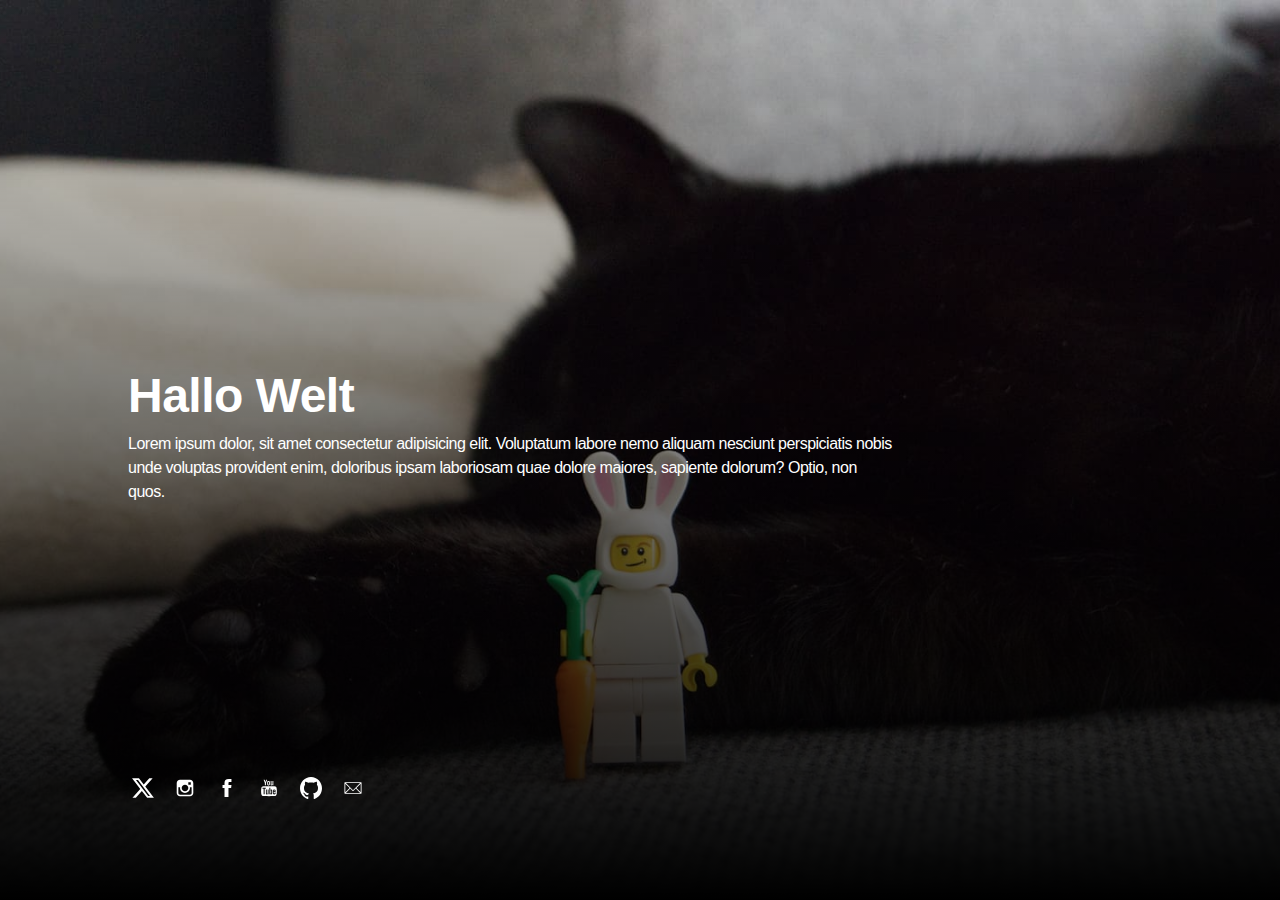
==== index.html @ 9796dd16 "index hinzugefügt" ====
<!DOCTYPE html>
<html lang="de">
  <head>
    <meta charset="UTF-8" />
    <meta http-equiv="X-UA-Compatible" content="IE=edge" />

    <!-- SEO -->
    <title>Meine 1. Website</title>
    <meta name="description" content="" />
    <meta name="robots" content="index, follow" />

    <!-- Social & Open Graph -->
    <meta property="og:title" content="" />
    <meta property="og:description" content="" />
    <meta property="og:image" content="" />
    <meta property="og:url" content="" />
    <meta name="twitter:title" content="" />
    <meta name="twitter:description" content="" />
    <meta name="twitter:image" content="" />
    <meta name="twitter:card" content="summary_large_image" />
    <meta name="twitter:site" content="" />
    <meta name="twitter:creator" content="" />

    <!-- Favicon -->
    <link rel="icon" type="image/svg+xml" href="favicon.svg" />

    <!-- Styles -->
    <link
      rel="stylesheet"
      href="assets/css/style.css"
      type="text/css"
      media="screen"
    />
    <meta name="viewport" content="width=device-width,initial-scale=1" />
  </head>

  <body id="fullsingle" class="page-template-page-fullsingle-me">
    <div class="fs-me">
      <!-- Content Container -->
      <div class="me-content">
        <div class="logo">
          <!-- Dein Logo hier-->
        </div>

        <!-- Sag was über Dich -->
        <div class="bio">
          <h1>Hallo Welt</h1>
          <p>
            Lorem ipsum dolor, sit amet consectetur adipisicing elit. Voluptatum
            labore nemo aliquam nesciunt perspiciatis nobis unde voluptas
            provident enim, doloribus ipsam laboriosam quae dolore maiores,
            sapiente dolorum? Optio, non quos.
          </p>
        </div>

        <div class="network">
          <ul>
            <!-- Twitter icon reference  -->
            <li>
              <a class="icon-twitter" href="#">
                <svg viewBox="0 0 302 272" class="svg-icon">
                  <g transform="matrix(1,0,0,1,1.6,0.5)">
                    <path
                      d="M236,0L282,0L181,115L299,271L206.4,271L133.9,176.2L50.9,271L4.9,271L111.9,148L-1.1,0L93.8,0L159.3,86.6L236,0ZM219.9,244L245.4,244L80.4,26L53,26L219.9,244Z"
                    />
                  </g>
                </svg>
              </a>
            </li>
            <!-- Instagram icon reference  -->
            <li>
              <a class="icon-instagram" href="#" target="_blank">
                <svg class="svg-icon" viewBox="0 0 20 20">
                  <path
                    fill="none"
                    d="M14.52,2.469H5.482c-1.664,0-3.013,1.349-3.013,3.013v9.038c0,1.662,1.349,3.012,3.013,3.012h9.038c1.662,0,3.012-1.35,3.012-3.012V5.482C17.531,3.818,16.182,2.469,14.52,2.469 M13.012,4.729h2.26v2.259h-2.26V4.729z M10,6.988c1.664,0,3.012,1.349,3.012,3.012c0,1.664-1.348,3.013-3.012,3.013c-1.664,0-3.012-1.349-3.012-3.013C6.988,8.336,8.336,6.988,10,6.988 M16.025,14.52c0,0.831-0.676,1.506-1.506,1.506H5.482c-0.831,0-1.507-0.675-1.507-1.506V9.247h1.583C5.516,9.494,5.482,9.743,5.482,10c0,2.497,2.023,4.52,4.518,4.52c2.494,0,4.52-2.022,4.52-4.52c0-0.257-0.035-0.506-0.076-0.753h1.582V14.52z"
                  ></path>
                </svg>
              </a>
            </li>
            <!-- Facebook icon reference  -->
            <li>
              <a class="icon-facebook" href="#">
                <svg class="svg-icon" viewBox="0 0 20 20">
                  <path
                    fill="none"
                    d="M11.344,5.71c0-0.73,0.074-1.122,1.199-1.122h1.502V1.871h-2.404c-2.886,0-3.903,1.36-3.903,3.646v1.765h-1.8V10h1.8v8.128h3.601V10h2.403l0.32-2.718h-2.724L11.344,5.71z"
                  ></path>
                </svg>
              </a>
            </li>

            <!-- YouTube icon reference  -->
            <li>
              <a class="icon-youtube" href="#">
                <svg class="svg-icon" viewBox="0 0 20 20">
                  <path
                    fill="none"
                    d="M9.426,7.625h0.271c0.596,0,1.079-0.48,1.079-1.073V4.808c0-0.593-0.483-1.073-1.079-1.073H9.426c-0.597,0-1.079,0.48-1.079,1.073v1.745C8.347,7.145,8.83,7.625,9.426,7.625 M9.156,4.741c0-0.222,0.182-0.402,0.404-0.402c0.225,0,0.405,0.18,0.405,0.402V6.62c0,0.222-0.181,0.402-0.405,0.402c-0.223,0-0.404-0.181-0.404-0.402V4.741z M12.126,7.625c0.539,0,1.013-0.47,1.013-0.47v0.403h0.81V3.735h-0.81v2.952c0,0-0.271,0.335-0.54,0.335c-0.271,0-0.271-0.202-0.271-0.202V3.735h-0.81v3.354C11.519,7.089,11.586,7.625,12.126,7.625 M6.254,7.559H7.2v-2.08l1.079-2.952H7.401L6.727,4.473L6.052,2.527H5.107l1.146,2.952V7.559z M11.586,12.003c-0.175,0-0.312,0.104-0.405,0.204v2.706c0.086,0.091,0.213,0.18,0.405,0.18c0.405,0,0.405-0.451,0.405-0.451v-2.188C11.991,12.453,11.924,12.003,11.586,12.003 M14.961,8.463c0,0-2.477-0.129-4.961-0.129c-2.475,0-4.96,0.129-4.96,0.129c-1.119,0-2.025,0.864-2.025,1.93c0,0-0.203,1.252-0.203,2.511c0,1.252,0.203,2.51,0.203,2.51c0,1.066,0.906,1.931,2.025,1.931c0,0,2.438,0.129,4.96,0.129c2.437,0,4.961-0.129,4.961-0.129c1.117,0,2.024-0.864,2.024-1.931c0,0,0.202-1.268,0.202-2.51c0-1.268-0.202-2.511-0.202-2.511C16.985,9.328,16.078,8.463,14.961,8.463 M7.065,10.651H6.052v5.085H5.107v-5.085H4.095V9.814h2.97V10.651z M9.628,15.736h-0.81v-0.386c0,0-0.472,0.45-1.012,0.45c-0.54,0-0.606-0.515-0.606-0.515v-3.991h0.809v3.733c0,0,0,0.193,0.271,0.193c0.27,0,0.54-0.322,0.54-0.322v-3.604h0.81V15.736z M12.801,14.771c0,0,0,1.03-0.742,1.03c-0.455,0-0.73-0.241-0.878-0.429v0.364h-0.876V9.814h0.876v1.92c0.135-0.142,0.464-0.439,0.878-0.439c0.54,0,0.742,0.45,0.742,1.03V14.771z M15.973,12.39v1.287h-1.688v0.965c0,0,0,0.451,0.405,0.451s0.405-0.451,0.405-0.451v-0.45h0.877v0.708c0,0-0.136,0.901-1.215,0.901c-1.08,0-1.282-0.901-1.282-0.901v-2.51c0,0,0-1.095,1.282-1.095S15.973,12.39,15.973,12.39 M14.69,12.003c-0.405,0-0.405,0.45-0.405,0.45v0.579h0.811v-0.579C15.096,12.453,15.096,12.003,14.69,12.003"
                  ></path>
                </svg>
              </a>
            </li>

            <!-- GitHub icon reference  -->
            <li>
              <a class="icon-github" href="#">
                <svg class="svg-icon" viewBox="0 0 20 20">
                  <g transform="matrix(0.613892,0,0,0.629428,9.99906,20.0808)">
                    <path
                      d="M0,-31.904C-8.995,-31.904 -16.288,-24.611 -16.288,-15.614C-16.288,-8.417 -11.621,-2.312 -5.148,-0.157C-4.333,-0.008 -4.036,-0.511 -4.036,-0.943C-4.036,-1.329 -4.05,-2.354 -4.058,-3.713C-8.589,-2.729 -9.545,-5.897 -9.545,-5.897C-10.286,-7.779 -11.354,-8.28 -11.354,-8.28C-12.833,-9.29 -11.242,-9.27 -11.242,-9.27C-9.607,-9.155 -8.747,-7.591 -8.747,-7.591C-7.294,-5.102 -4.934,-5.821 -4.006,-6.238C-3.858,-7.29 -3.438,-8.008 -2.972,-8.415C-6.589,-8.826 -10.392,-10.224 -10.392,-16.466C-10.392,-18.244 -9.757,-19.698 -8.715,-20.837C-8.883,-21.249 -9.442,-22.905 -8.556,-25.148C-8.556,-25.148 -7.188,-25.586 -4.076,-23.478C-2.777,-23.84 -1.383,-24.02 0.002,-24.026C1.385,-24.02 2.779,-23.84 4.08,-23.478C7.19,-25.586 8.555,-25.148 8.555,-25.148C9.444,-22.905 8.885,-21.249 8.717,-20.837C9.761,-19.698 10.392,-18.244 10.392,-16.466C10.392,-10.208 6.583,-8.831 2.954,-8.428C3.539,-7.925 4.06,-6.931 4.06,-5.411C4.06,-3.234 4.04,-1.477 4.04,-0.943C4.04,-0.507 4.333,0 5.16,-0.159C11.628,-2.318 16.291,-8.419 16.291,-15.614C16.291,-24.611 8.997,-31.904 0,-31.904"
                      fill="none"
                    />
                  </g>
                </svg>
              </a>
            </li>

            <!-- email icon reference one -->
            <li>
              <a class="icon-email" href="#">
                <svg class="svg-icon" viewBox="0 0 20 20">
                  <path
                    d="M17.388,4.751H2.613c-0.213,0-0.389,0.175-0.389,0.389v9.72c0,0.216,0.175,0.389,0.389,0.389h14.775c0.214,0,0.389-0.173,0.389-0.389v-9.72C17.776,4.926,17.602,4.751,17.388,4.751 M16.448,5.53L10,11.984L3.552,5.53H16.448zM3.002,6.081l3.921,3.925l-3.921,3.925V6.081z M3.56,14.471l3.914-3.916l2.253,2.253c0.153,0.153,0.395,0.153,0.548,0l2.253-2.253l3.913,3.916H3.56z M16.999,13.931l-3.921-3.925l3.921-3.925V13.931z"
                  ></path>
                </svg>
              </a>
            </li>
          </ul>
        </div>
      </div>
    </div>
  </body>
</html>
---- assets/css/style.css ----
/* -- Variables -- */
:root {
  --primary-color: #fff;
  --secondary-color: #000;
  --gradient-top-color: rgba(209, 60, 60, 1);
  --gradient-bottom-color: rgba(253, 144, 45, 1);
  --font: -apple-system, BlinkMacSystemFont, 'Segoe UI', Roboto, Oxygen-Sans,
    Ubuntu, Cantarell, 'Helvetica Neue', sans-serif;
}

/* -- CSS Reset -- */
* {
  text-rendering: optimizeLegibility;
  margin: 0;
  -webkit-box-sizing: border-box;
  box-sizing: border-box;
}

html,
body,
div,
h1,
a,
img,
ul,
li,
p {
  margin: 0;
  padding: 0;
  border: 0;
  font-size: 100%;
  font: inherit;
  vertical-align: baseline;
  font-family: var(--font);
}

body {
  min-height: 100vh;
  scroll-behavior: smooth;
  text-rendering: optimizeSpeed;
  line-height: 1.5;
  border-style: none;
}

ul {
  list-style: none;
}

body,
a,
a:hover {
  color: #000000;
}

a,
a:hover {
  text-decoration: none;
  border: none;
  border-style: none;
  -webkit-box-shadow: none;
  box-shadow: none;
}

img {
  max-width: 100%;
  display: block;
}

/* -- Content -- */

@-webkit-keyframes fadein {
  from {
    opacity: 0;
  }
  to {
    opacity: 1;
  }
}

@keyframes fadein {
  from {
    opacity: 0;
  }
  to {
    opacity: 1;
  }
}

body.page-template-page-fullsingle-me {
  height: 100vh;
  font-weight: 400;
  font-size: 1rem;
  letter-spacing: -0.5px;
  color: var(--primary-color);
  background: linear-gradient(
    0deg,
    var(--gradient-top-color) 0%,
    var(--gradient-bottom-color) 100%
  );

  background-image: linear-gradient(
      180deg,
      rgba(0, 0, 0, 0) 0%,
      rgba(0, 0, 0, 1) 100%
    ),
    url('../../images/hur_o.jpg');

  background-position: center center;
  background-size: cover;
  margin: 0px;
}

body.page-template-page-fullsingle-me h1 {
  font-weight: 600;
  font-size: 3rem;
}

.fs-me {
  padding: 10vh 10vw;
  overflow: hidden;
  position: absolute;
  z-index: 1000;
}
@media (max-width: 500px) {
  .fs-me {
    padding: 5vh 5vw;
    text-align: center;
  }
}
.fs-me .me-content {
  height: 80vh;
  display: -webkit-box;
  display: -ms-flexbox;
  display: flex;
  -webkit-box-orient: vertical;
  -webkit-box-direction: normal;
  -ms-flex-direction: column;
  flex-direction: column;
}
@media (max-width: 500px) {
  .fs-me .me-content {
    height: 90vh;
  }
}

.logo {
  -webkit-box-flex: 1;
  -ms-flex: 1 1 auto;
  flex: 1 1 auto;
  display: -webkit-box;
  display: -ms-flexbox;
  display: flex;
  -webkit-box-orient: vertical;
  -webkit-box-direction: normal;
  -ms-flex-direction: column;
  flex-direction: column;
  -ms-flex-item-align: left;
  align-self: left;
  -webkit-animation: fadein 2s;
  animation: fadein 2s;
}

@media (max-width: 500px) {
  .logo {
    -ms-flex-item-align: center;
    -ms-grid-row-align: center;
    align-self: center;
  }
}

.logo img {
  max-width: 165px;
  height: auto;
}

.bio {
  -webkit-box-flex: 1;
  -ms-flex: 1 1 auto;
  flex: 1 1 auto;
  display: -webkit-box;
  display: -ms-flexbox;
  display: flex;
  -webkit-box-orient: vertical;
  -webkit-box-direction: normal;
  -ms-flex-direction: column;
  flex-direction: column;
  -webkit-box-pack: center;
  -ms-flex-pack: center;
  justify-content: center;
  -webkit-animation: fadein 4s;
  animation: fadein 4s;
  max-width: 48rem;
}

@media (max-width: 800px) {
  .bio {
    max-width: none;
  }
}

.network {
  -webkit-box-flex: 1;
  -ms-flex: 1 1 auto;
  flex: 1 1 auto;
  display: -webkit-box;
  display: -ms-flexbox;
  display: flex;
  -webkit-box-orient: vertical;
  -webkit-box-direction: normal;
  -ms-flex-direction: column;
  flex-direction: column;
  -webkit-animation: fadein 6s;
  animation: fadein 6s;
  margin-top: auto;
}

.network ul {
  -webkit-animation: fadein 6s;
  animation: fadein 6s;
  margin-top: auto;
}

.network ul li {
  display: inline-block;
  margin-right: 8px;
}

.network ul li a {
  display: inline-block;
  width: 30px;
  height: 30px;
  cursor: pointer;
}

.network ul li a .svg-icon {
  padding: 4px;
  width: 22px;
  height: 22px;
  margin: 0;
  display: block;
  -webkit-box-sizing: content-box;
  box-sizing: content-box;
}

.network ul li a .svg-icon path {
  fill: var(--primary-color);
  -webkit-transition: 1s;
  transition: 1s;
}

.network ul li a:hover .svg-icon path {
  -webkit-transition: 0.1s;
  transition: 0.1s;
  opacity: 0.7;
}
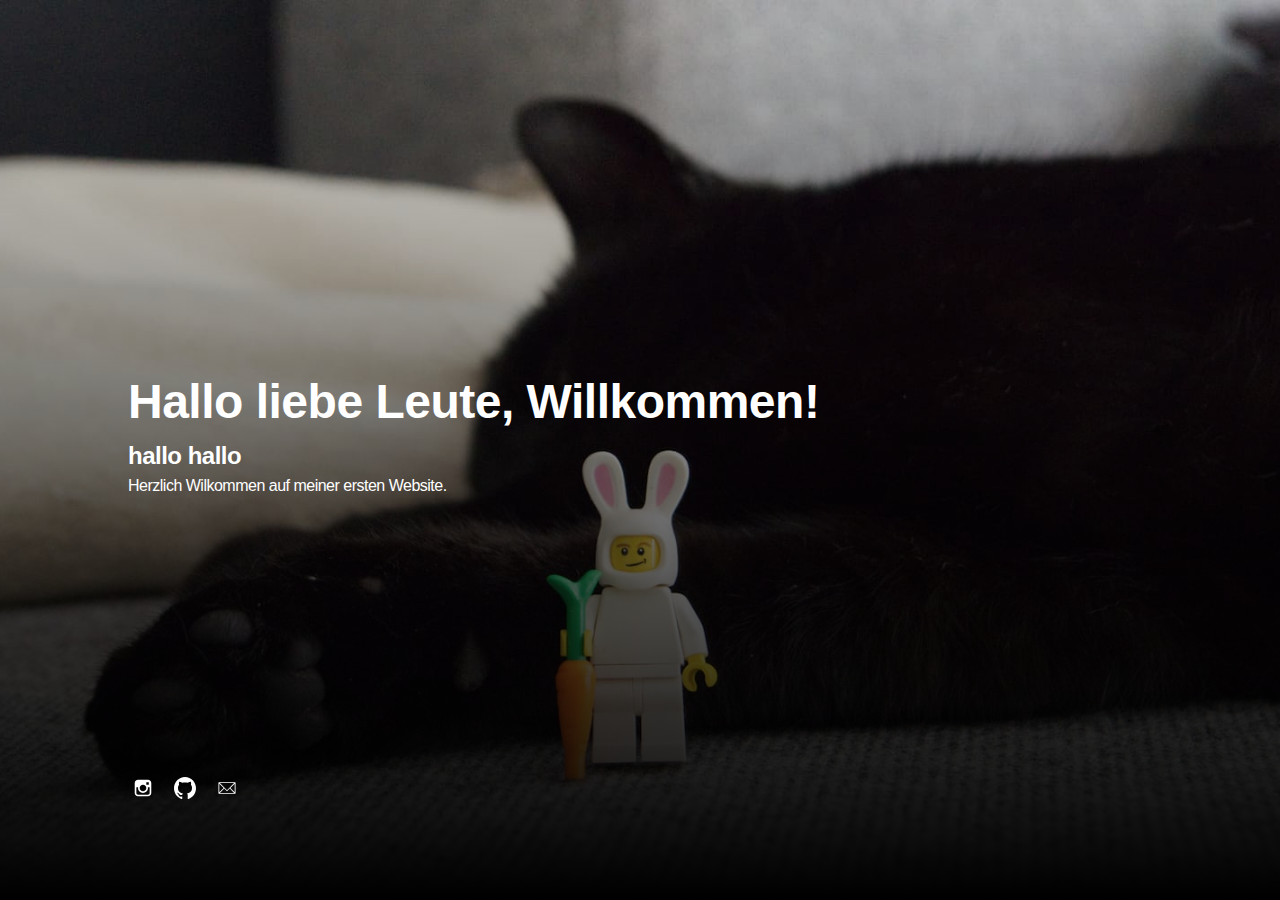
==== commit 6c70a253: "Überschriften und Links angepasst" ====
--- a/index.html
+++ b/index.html
@@ -44,19 +44,17 @@
 
         <!-- Sag was über Dich -->
         <div class="bio">
-          <h1>Hallo Welt</h1>
+          <h1>Hallo liebe Leute, Willkommen!</h1>
+          <h2>hallo hallo</h2>
           <p>
-            Lorem ipsum dolor, sit amet consectetur adipisicing elit. Voluptatum
-            labore nemo aliquam nesciunt perspiciatis nobis unde voluptas
-            provident enim, doloribus ipsam laboriosam quae dolore maiores,
-            sapiente dolorum? Optio, non quos.
+            Herzlich Wilkommen auf meiner ersten Website.
           </p>
         </div>
 
         <div class="network">
           <ul>
             <!-- Twitter icon reference  -->
-            <li>
+            <!-- <li>
               <a class="icon-twitter" href="#">
                 <svg viewBox="0 0 302 272" class="svg-icon">
                   <g transform="matrix(1,0,0,1,1.6,0.5)">
@@ -66,10 +64,11 @@
                   </g>
                 </svg>
               </a>
-            </li>
+            </li> -->
             <!-- Instagram icon reference  -->
             <li>
-              <a class="icon-instagram" href="#" target="_blank">
+              <a class="icon-instagram" href="https:\\www.instagram.com/colorful.studio_c" target="_blank"> 
+                <!-- traget: "blank" bedeuted, dass es in einem neuen Tab geöffnet wird -->
                 <svg class="svg-icon" viewBox="0 0 20 20">
                   <path
                     fill="none"
@@ -78,7 +77,7 @@
                 </svg>
               </a>
             </li>
-            <!-- Facebook icon reference  -->
+           <!--  Facebook icon reference 
             <li>
               <a class="icon-facebook" href="#">
                 <svg class="svg-icon" viewBox="0 0 20 20">
@@ -88,11 +87,11 @@
                   ></path>
                 </svg>
               </a>
-            </li>
+            </li> -->
 
-            <!-- YouTube icon reference  -->
+            <!-- YouTube icon reference 
             <li>
-              <a class="icon-youtube" href="#">
+              <a class="icon-youtube" href="">
                 <svg class="svg-icon" viewBox="0 0 20 20">
                   <path
                     fill="none"
@@ -100,11 +99,11 @@
                   ></path>
                 </svg>
               </a>
-            </li>
+            </li> -->
 
             <!-- GitHub icon reference  -->
             <li>
-              <a class="icon-github" href="#">
+              <a class="icon-github" href="https://github.com/cloudpixel-debug.com/" target="_blank">
                 <svg class="svg-icon" viewBox="0 0 20 20">
                   <g transform="matrix(0.613892,0,0,0.629428,9.99906,20.0808)">
                     <path
@@ -118,7 +117,7 @@
 
             <!-- email icon reference one -->
             <li>
-              <a class="icon-email" href="#">
+              <a class="icon-email" href="mailto:spam123@gmail.com"">
                 <svg class="svg-icon" viewBox="0 0 20 20">
                   <path
                     d="M17.388,4.751H2.613c-0.213,0-0.389,0.175-0.389,0.389v9.72c0,0.216,0.175,0.389,0.389,0.389h14.775c0.214,0,0.389-0.173,0.389-0.389v-9.72C17.776,4.926,17.602,4.751,17.388,4.751 M16.448,5.53L10,11.984L3.552,5.53H16.448zM3.002,6.081l3.921,3.925l-3.921,3.925V6.081z M3.56,14.471l3.914-3.916l2.253,2.253c0.153,0.153,0.395,0.153,0.548,0l2.253-2.253l3.913,3.916H3.56z M16.999,13.931l-3.921-3.925l3.921-3.925V13.931z"
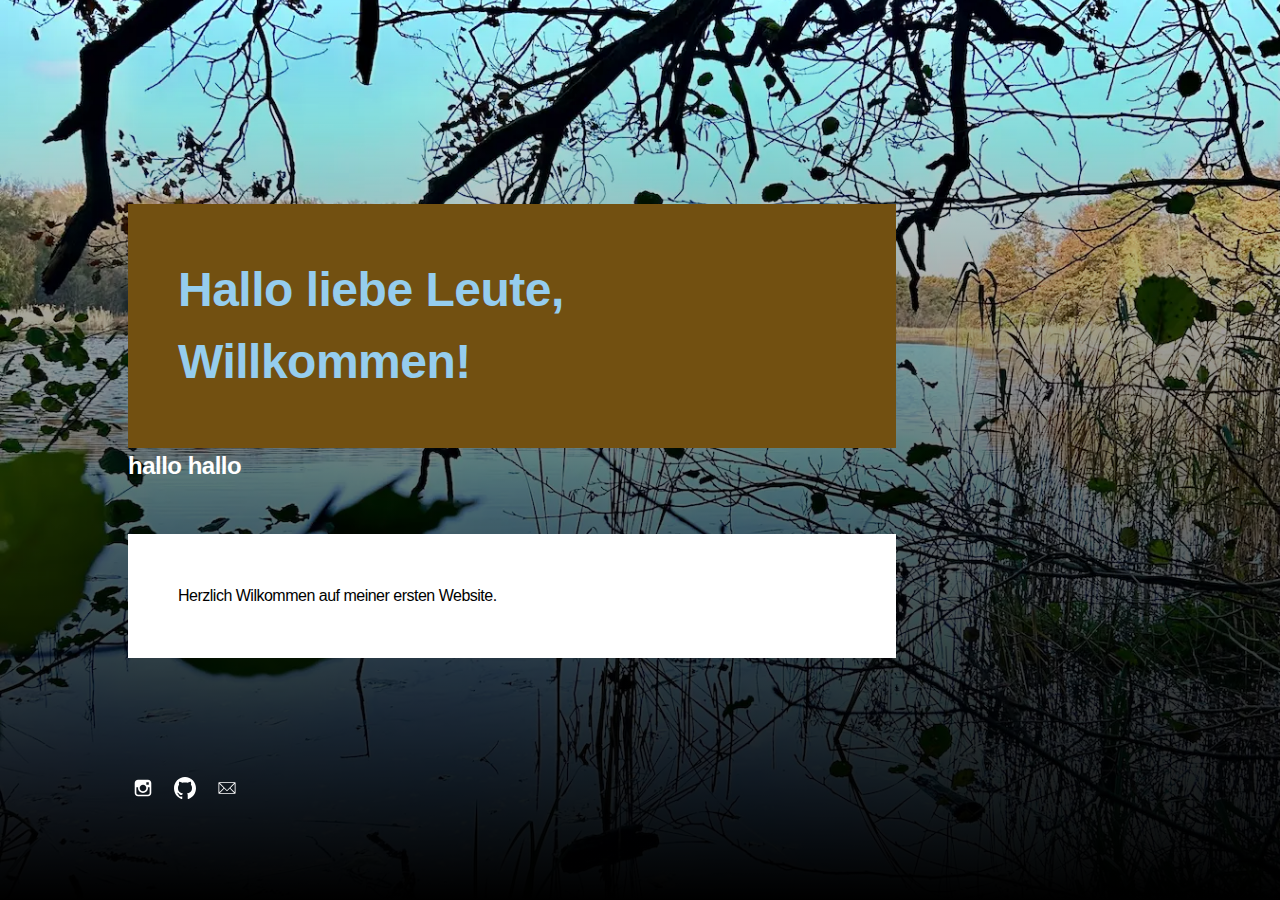
==== commit 62fbf9c1: "bild, schrift" ====
--- a/index.html
+++ b/index.html
@@ -5,7 +5,7 @@
     <meta http-equiv="X-UA-Compatible" content="IE=edge" />
 
     <!-- SEO -->
-    <title>Meine 1. Website</title>
+    <title>Claras Projekte</title>
     <meta name="description" content="" />
     <meta name="robots" content="index, follow" />
 
@@ -44,7 +44,7 @@
 
         <!-- Sag was über Dich -->
         <div class="bio">
-          <h1>Hallo liebe Leute, Willkommen!</h1>
+          <h1> Hallo liebe Leute, Willkommen! </h1>
           <h2>hallo hallo</h2>
           <p>
             Herzlich Wilkommen auf meiner ersten Website.
@@ -103,7 +103,7 @@
 
             <!-- GitHub icon reference  -->
             <li>
-              <a class="icon-github" href="https://github.com/cloudpixel-debug.com/" target="_blank">
+              <a class="icon-github" href="https://github.com/cloudpixel-debug/" target="_blank">
                 <svg class="svg-icon" viewBox="0 0 20 20">
                   <g transform="matrix(0.613892,0,0,0.629428,9.99906,20.0808)">
                     <path
--- a/assets/css/style.css
+++ b/assets/css/style.css
@@ -100,10 +100,10 @@
 
   background-image: linear-gradient(
       180deg,
-      rgba(0, 0, 0, 0) 0%,
+      rgba(190, 96, 96, 0) 0%,
       rgba(0, 0, 0, 1) 100%
     ),
-    url('../../images/hur_o.jpg');
+    url('../../images/amSeeNeu.webp');
 
   background-position: center center;
   background-size: cover;
@@ -253,3 +253,21 @@
   transition: 0.1s;
   opacity: 0.7;
 }
+h1{
+color: rgb(149, 205, 238);
+background-color: rgb(114, 80, 17);
+padding: 50px;
+
+}
+p{
+color: #000;
+background-color: #fff;
+padding: 50px;
+margin-top:50px ;
+font: size 20px;  ;
+}
+h2{
+color: rgb(236, 87, 179)#;
+background-color
+
+}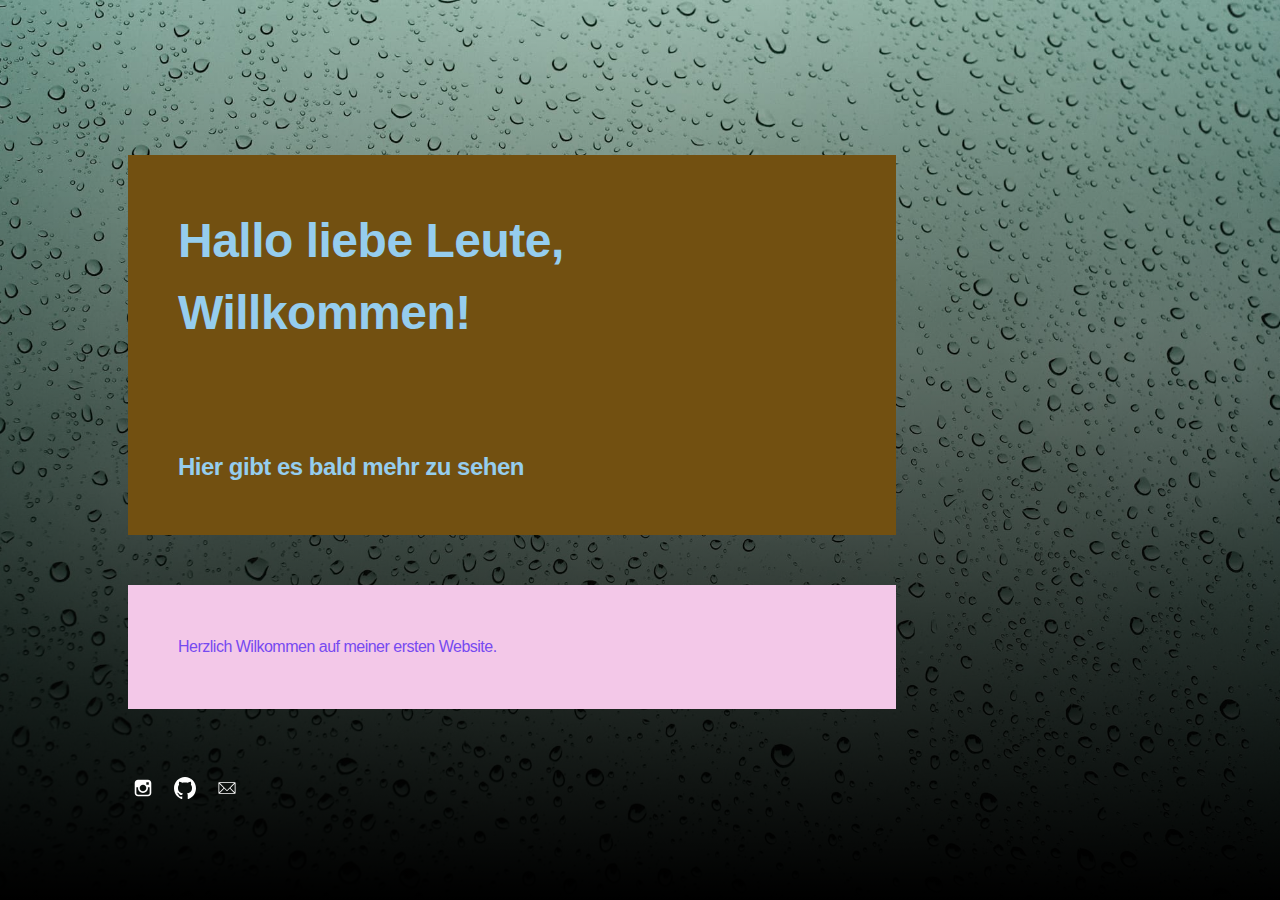
==== commit d3eeea18: "Hintergrundbild" ====
--- a/index.html
+++ b/index.html
@@ -45,7 +45,7 @@
         <!-- Sag was über Dich -->
         <div class="bio">
           <h1> Hallo liebe Leute, Willkommen! </h1>
-          <h2>hallo hallo</h2>
+          <h2>Hier gibt es bald mehr zu sehen</h2>
           <p>
             Herzlich Wilkommen auf meiner ersten Website.
           </p>
--- a/assets/css/style.css
+++ b/assets/css/style.css
@@ -103,7 +103,7 @@
       rgba(190, 96, 96, 0) 0%,
       rgba(0, 0, 0, 1) 100%
     ),
-    url('../../images/amSeeNeu.webp');
+    url('../../images/regen.jpg');
 
   background-position: center center;
   background-size: cover;
@@ -253,21 +253,19 @@
   transition: 0.1s;
   opacity: 0.7;
 }
-h1{
+h1,h2{
 color: rgb(149, 205, 238);
 background-color: rgb(114, 80, 17);
 padding: 50px;
 
 }
 p{
-color: #000;
-background-color: #fff;
+color: #764af0;
+background-color: #f3c8e8;
 padding: 50px;
 margin-top:50px ;
 font: size 20px;  ;
 }
-h2{
-color: rgb(236, 87, 179)#;
-background-color
+
 
 }